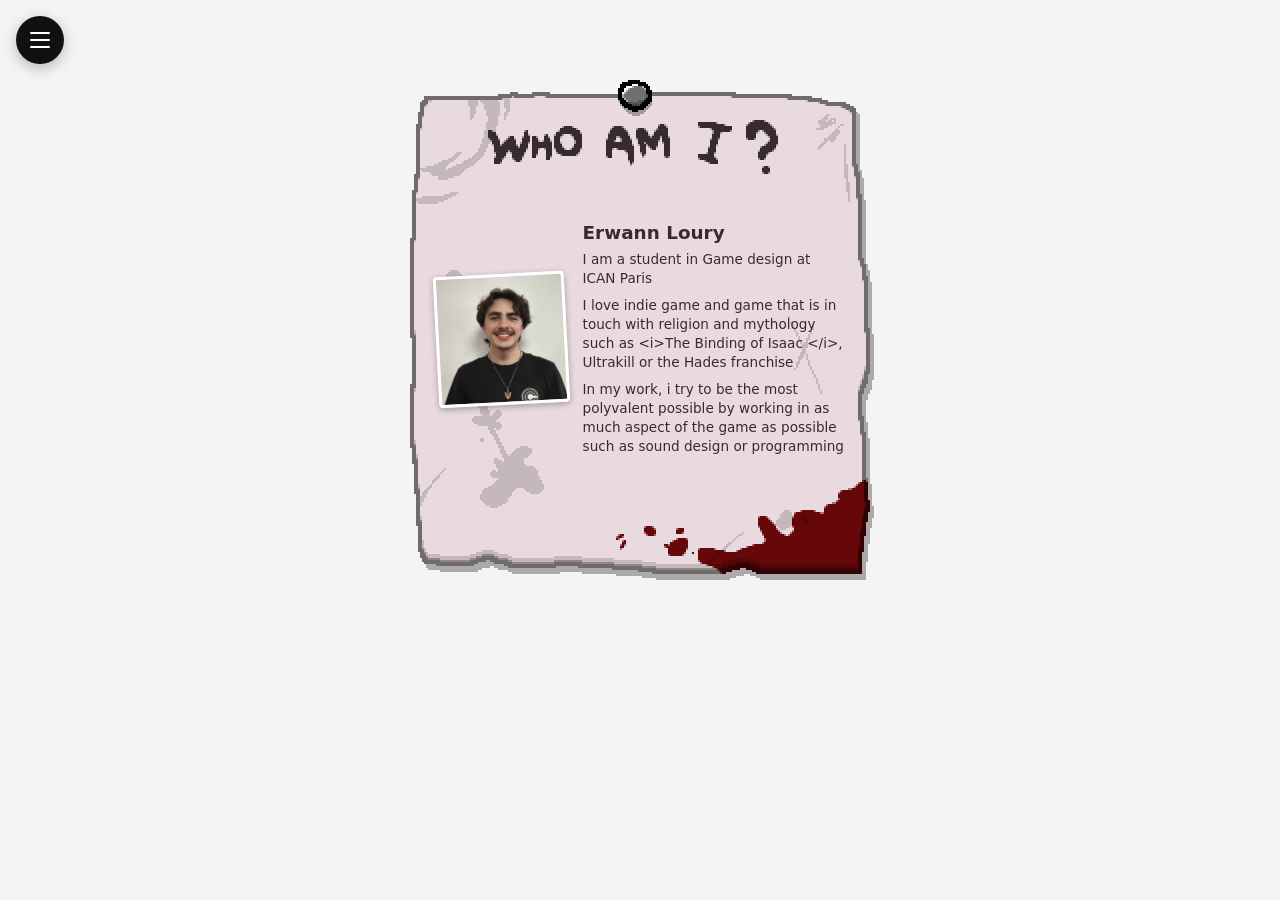
==== index.html @ b20b9620 "Update index.html" ====
<!DOCTYPE html>
<html lang="fr">
<head>
  <meta charset="UTF-8">
  <meta name="viewport" content="width=device-width, initial-scale=1">
  <title>Mon portfolio</title>
  <link rel="stylesheet" href="style.css">
</head>
<body>
  <nav class="pill" id="pill">
    <button class="pill-toggle" id="pillToggle" aria-label="Ouvrir le menu" aria-expanded="false">
      <span></span>
      <span></span>
      <span></span>
    </button>
    <ul class="pill-links">
      <li><a href="index.html">About me</a></li>
      <li><a href="portfolio.html">Portfolio</a></li>
      <li><a href="contact.html">Contact</a></li>
      <li class="lang-switch">
        <button type="button" data-lang="fr">FR</button>
        <button type="button" data-lang="en">EN</button>
      </li>
    </ul>
  </nav>

  <div class="text-box image ">
    <img src="images/Isaac.png" alt="">

    <div class="note-content">
      <img class="note-photo" src="images/maphoto.jpg" alt="Ma photo">
      <div class="note-text">
        <h2>Erwann Loury</h2>
        <p data-en="I am a student in Game design at ICAN Paris">Je suis étudiant en Game design à l'ICAN Paris</p>
        <p data-en="I love indie game and game that is in touch with religion and mythology such as <i>The Binding of Isaac </i>, Ultrakill or the Hades franchise">J'adore les jeux indé et les jeux qui touchent à la religion ou à la mytholgie comme <i>The Binding of Isaac</i>,<i>Ultrakill</i> ou la franchise <i>Hades</i></p>
        <p data-en="In my work, i try to be the most polyvalent possible by working in as much aspect of the game as possible such as sound design or programming"> Dans mes travaux, j'essaie d'être le plus polyvalent possible en bossant sur le plus d'aspect possible du jeu tels le sound design ou la programmation </p>
      </div>
    </div>

  </div>

  <script src="script.js"></script>
</body>
</html>
---- style.css ----
* { box-sizing: border-box; }

:root {
  --text-header: clamp(2.2rem, 6vw, 3.5rem);  /* gros texte : l'entête */
  --text-section: clamp(1.3rem, 3vw, 1.8rem); /* texte moyen : les parties */
  --text-body: 1rem;                          /* petit texte : le reste */
}

body { font-size: var(--text-body); }

h1 { font-size: var(--text-header); }
h2 { font-size: var(--text-section); }
p, li, a { font-size: var(--text-body); }

h1 {
  display: block;
  margin: 0 0 1rem;
  font-size: var(--text-header);
  text-align: center;
  transition: transform 0.3s ease;
}
h1:hover { transform: scale(1.06); }

body {
  margin: 0;
  padding-top: 5rem; 
  font-family: system-ui, -apple-system, "Segoe UI", sans-serif;
  line-height: 1.6;
  background: #f4f4f4;
  color: #111;
}

.pill {
  position: fixed;
  top: 1rem;
  left: 1rem;
  z-index: 1000;
  display: flex;
  flex-direction: column;
  width: 48px;
  background: #111;
  border-radius: 24px;
  overflow: hidden;
  box-shadow: 0 4px 14px rgba(0, 0, 0, 0.25);
  transition: width 0.3s ease;
}

.pill.open { width: 190px; }

.pill-toggle {
  flex-shrink: 0;
  align-self: flex-start;
  width: 48px;
  height: 48px;
  background: none;
  border: none;
  cursor: pointer;
  display: flex;
  flex-direction: column;
  justify-content: center;
  align-items: center;
  gap: 5px;
}

.pill-toggle span {
  width: 20px;
  height: 2px;
  background: #fff;
  border-radius: 2px;
  transition: transform 0.3s ease, opacity 0.3s ease;
}

.pill.open .pill-toggle span:nth-child(1) { transform: translateY(7px) rotate(45deg); }
.pill.open .pill-toggle span:nth-child(2) { opacity: 0; }
.pill.open .pill-toggle span:nth-child(3) { transform: translateY(-7px) rotate(-45deg); }

.pill-links {
  list-style: none;
  margin: 0;
  padding: 0;
  max-height: 0;
  opacity: 0;
  overflow: hidden;
  transition: max-height 0.4s ease, opacity 0.3s ease, padding 0.4s ease;
}

.pill.open .pill-links {
  max-height: 400px;
  opacity: 1;
  padding-bottom: 0.6rem;
}

.pill-links a {
  display: block;
  margin: 0 0.5rem;
  padding: 0.6rem 1rem;
  color: #fff;
  text-decoration: none;
  white-space: nowrap;
  border-radius: 999px;
}

.pill-links a:hover { background: rgba(255, 255, 255, 0.15); }


.page {
  max-width: 1100px;
  margin: 0 auto;
  padding: 0 1rem 3rem;
}


.projects {
  display: flex;
  flex-direction: column;
  gap: 1.5rem;
}

.project-card {
  display: flex;
  flex-direction: row;
  width: 100%;
  background: rgba(255, 255, 255, 0.7);
  backdrop-filter: blur(8px);         
  -webkit-backdrop-filter: blur(8px);
  border-radius: 16px;
  overflow: hidden;
  box-shadow: 0 4px 14px rgba(0, 0, 0, 0.1);
  transition: transform 0.2s ease, box-shadow 0.2s ease;
}

.project-card.reverse { flex-direction: row-reverse; }

@media (max-width: 700px) {
  .project-card.reverse { flex-direction: column; }
}

.project-card:hover {
  transform: translateY(-4px);
  box-shadow: 0 8px 20px rgba(0, 0, 0, 0.15);
}

.project-card img {
  display: block;
  width: 40%;
  min-height: 220px;
  object-fit: cover;
  background: #ddd;
}

.project-body {
  display: flex;
  flex-direction: column;
  justify-content: center;
  flex: 1;
  gap: 0.8rem;
  padding: 1.5rem 2rem;
}



@media (max-width: 700px) {
  .project-card { flex-direction: column; }

  .project-card img {
    width: 100%;
    min-height: 0;
    aspect-ratio: 16 / 10;
  }

  .project-body { padding: 1.2rem; }
}

.project-body h2 {margin: 0;}

.project-body p {
  flex: 1;
  margin: 0;
  color: #555;
}

.project-link {
  align-self: flex-start;
  padding: 0.5rem 1.1rem;
  background: #111;
  color: #fff;
  text-decoration: none;
  font-size: var(--text-body);
  border-radius: 999px;
}

.project-link:hover { background: #333; }

.tags {
  list-style: none;
  margin: 0;
  padding: 0;
  display: flex;
  flex-wrap: wrap;
  gap: 0.5rem;
}

.tags li {
  padding: 0.25rem 0.8rem;
  background: #eee;
  color: #333;
  font-size: 0.8rem;
  border-radius: 999px;
}

.text-box {
  width: fit-content; 
  max-width: 100%;    
  margin: 0 auto 1.5rem;
  padding: 1.5rem 2rem;
  background: #fff;
  border-radius: 16px;
  box-shadow: 0 4px 14px rgba(0, 0, 0, 0.1);
}

.text-box > :first-child { margin-top: 0; }
.text-box > :last-child { margin-bottom: 0; }

.text-box.dark {
  background: #111;
  color: #fff;
}

.text-box.outline {
  background: transparent;
  border: 2px solid #111;
  box-shadow: none;
}

.text-box.accent {
  border-left: 6px solid #111;
  border-radius: 8px;
}

.text-box.image {
  position: relative;
  isolation: isolate;
  width: min(100%, 472px);  
  height: auto;
  aspect-ratio: 236 / 251;
  margin: 0 auto 2rem;
  padding: 3rem 2rem 2rem;

  display: flex;
  flex-direction: column;
  justify-content: center;
  align-items: center;
  text-align: center;

  background: transparent;     
  box-shadow: none;
  border-radius: 0;
  backdrop-filter: none;
  -webkit-backdrop-filter: none;
  color: #3a2a2a;           
}

.text-box.image > img:first-child {
  position: absolute;
  inset: 0;
  z-index: -1;
  width: 100%;
  height: 100%;
  object-fit: contain;
  image-rendering: pixelated;
}

.text-box:not(.dark):not(.outline):not(.image) {
  background: rgba(255, 255, 255, 0.7);
  backdrop-filter: blur(8px);
  -webkit-backdrop-filter: blur(8px);
}

@media (max-width: 700px) {
  .text-box { padding: 1.2rem; }
}

.note-content {
  display: flex;
  align-items: center;
  gap: 1rem;
  width: 100%;
  min-width: 0;
  text-align: left;
}

.note-photo {
  flex: 0 0 auto;
  width: clamp(80px, 32%, 150px);  
  max-width: 100%;
  height: auto;
  aspect-ratio: 1 / 1;
  object-fit: cover;
  border: 3px solid #fff;
  border-radius: 4px;
  box-shadow: 0 2px 6px rgba(0, 0, 0, 0.3);
  transform: rotate(-3deg);
}

.note-text {
  flex: 1;
  min-width: 0;
}

.note-text h2 {
  margin: 0 0 0.4rem;
  font-size: 1.15rem; 
  line-height: 1.2;
}

.note-text p {
  margin: 0 0 0.5rem;
  font-size: 0.85rem;
  line-height: 1.4;
}

.note-text p:last-child { margin-bottom: 0; }

@media (max-width: 480px) {
  .text-box.image { padding: 2.2rem 1.2rem 1.5rem; }
  .note-text h2 { font-size: 1rem; }
  .note-text p { font-size: 0.78rem; }
}

:root { --scroll: 0; }

.fond {
  --voile: 0.35;  
  --zoom: 1.6;    
  --cadrage: center;  

  position: fixed;
  inset: 0;
  z-index: -1;
  overflow: hidden;
  background: #f4f4f4;
}

.fond img {
  position: absolute;
  top: 0;
  left: 0;
  width: 100%;
  height: 100%;
  object-fit: cover;
  object-position: var(--cadrage);
}

.fond::after {
  content: "";
  position: absolute;
  inset: 0;
  background: rgba(244, 244, 244, var(--voile));
}

.fond.defile img {
  height: calc(var(--zoom) * 100%);
  transform: translateY(calc(var(--scroll) * (1 - 1 / var(--zoom)) * -100%));
  will-change: transform;
}

.lang-switch {
  display: flex;
  gap: 0.4rem;
  margin: 0.4rem 0.5rem 0;
  padding: 0.7rem 0.5rem 0;
  border-top: 1px solid rgba(255, 255, 255, 0.2);
}

.lang-switch button {
  flex: 1;
  padding: 0.35rem 0;
  background: none;
  border: 1px solid rgba(255, 255, 255, 0.4);
  border-radius: 999px;
  color: #fff;
  font: inherit;
  font-size: 0.85rem;
  cursor: pointer;
}

.lang-switch button:hover { background: rgba(255, 255, 255, 0.15); }

.lang-switch button[aria-pressed="true"] {
  background: #fff;
  color: #111;
}
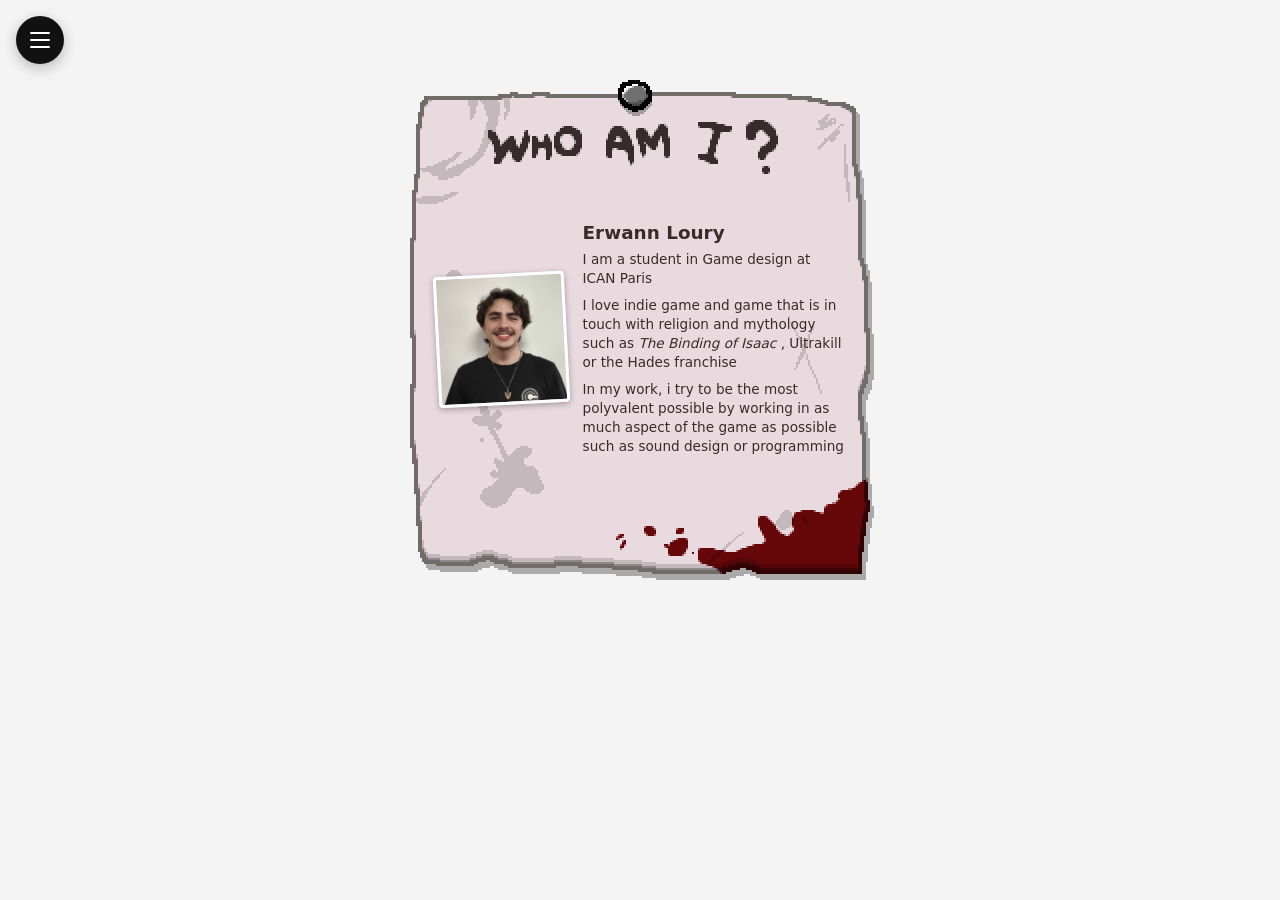
==== commit a93a905a: "a" ====
--- a/index.html
+++ b/index.html
@@ -32,7 +32,7 @@
       <div class="note-text">
         <h2>Erwann Loury</h2>
         <p data-en="I am a student in Game design at ICAN Paris">Je suis étudiant en Game design à l'ICAN Paris</p>
-        <p data-en="I love indie game and game that is in touch with religion and mythology such as <i>The Binding of Isaac </i>, Ultrakill or the Hades franchise">J'adore les jeux indé et les jeux qui touchent à la religion ou à la mytholgie comme <i>The Binding of Isaac</i>,<i>Ultrakill</i> ou la franchise <i>Hades</i></p>
+        <p data-en="I love indie game and game that is in touch with religion and mythology such as <em>The Binding of Isaac </em>, Ultrakill or the Hades franchise">J'adore les jeux indé et les jeux qui touchent à la religion ou à la mytholgie comme <em>The Binding of Isaac</em>, <em>Ultrakill</em> ou la franchise <iem>Hades</em></p>
         <p data-en="In my work, i try to be the most polyvalent possible by working in as much aspect of the game as possible such as sound design or programming"> Dans mes travaux, j'essaie d'être le plus polyvalent possible en bossant sur le plus d'aspect possible du jeu tels le sound design ou la programmation </p>
       </div>
     </div>
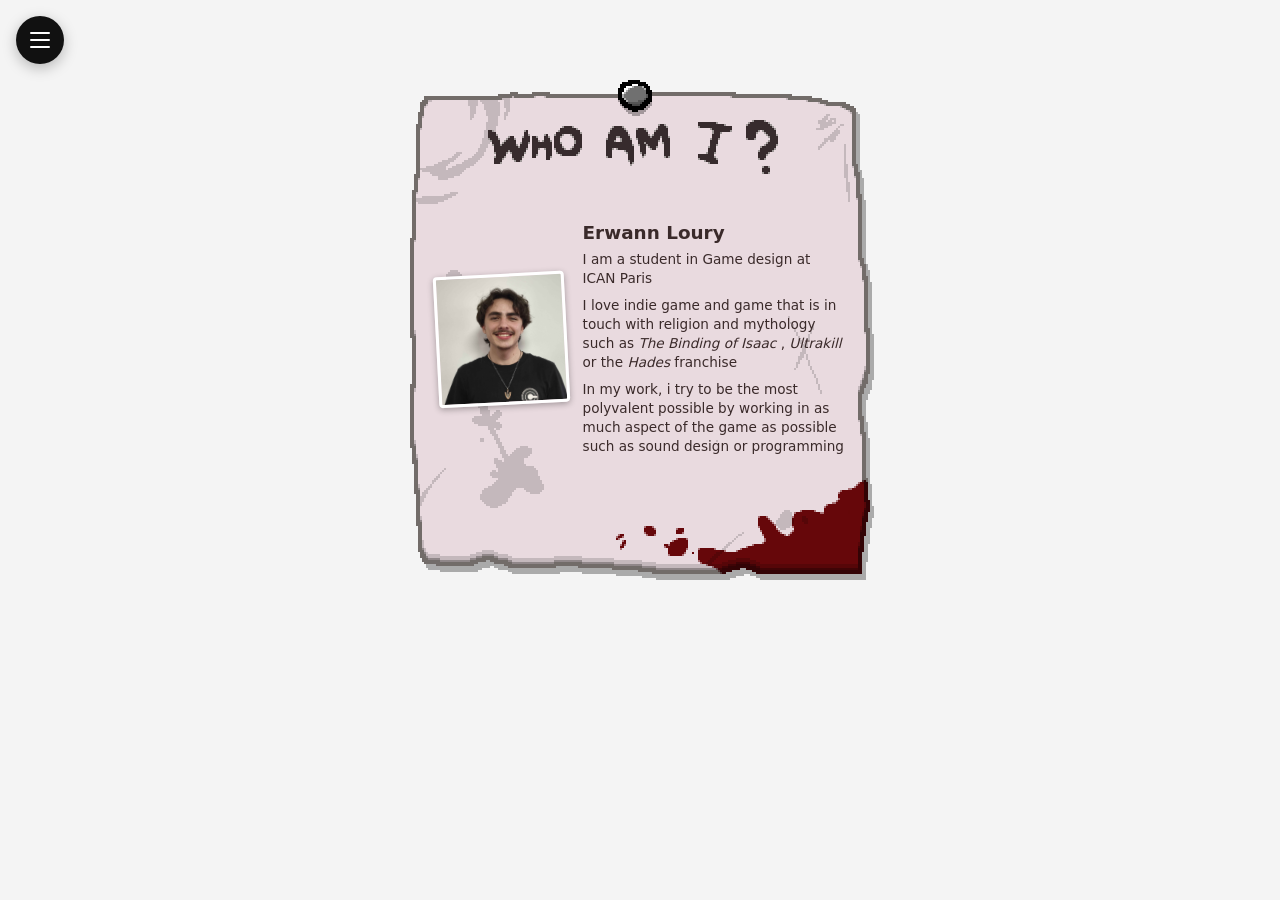
==== commit b4754186: "Update index.html" ====
--- a/index.html
+++ b/index.html
@@ -32,7 +32,7 @@
       <div class="note-text">
         <h2>Erwann Loury</h2>
         <p data-en="I am a student in Game design at ICAN Paris">Je suis étudiant en Game design à l'ICAN Paris</p>
-        <p data-en="I love indie game and game that is in touch with religion and mythology such as <em>The Binding of Isaac </em>, Ultrakill or the Hades franchise">J'adore les jeux indé et les jeux qui touchent à la religion ou à la mytholgie comme <em>The Binding of Isaac</em>, <em>Ultrakill</em> ou la franchise <iem>Hades</em></p>
+        <p data-en="I love indie game and game that is in touch with religion and mythology such as <em>The Binding of Isaac </em>, <em>Ultrakill</em> or the <em>Hades</em> franchise">J'adore les jeux indé et les jeux qui touchent à la religion ou à la mytholgie comme <em>The Binding of Isaac</em>, <em>Ultrakill</em> ou la franchise <em>Hades</em></p>
         <p data-en="In my work, i try to be the most polyvalent possible by working in as much aspect of the game as possible such as sound design or programming"> Dans mes travaux, j'essaie d'être le plus polyvalent possible en bossant sur le plus d'aspect possible du jeu tels le sound design ou la programmation </p>
       </div>
     </div>
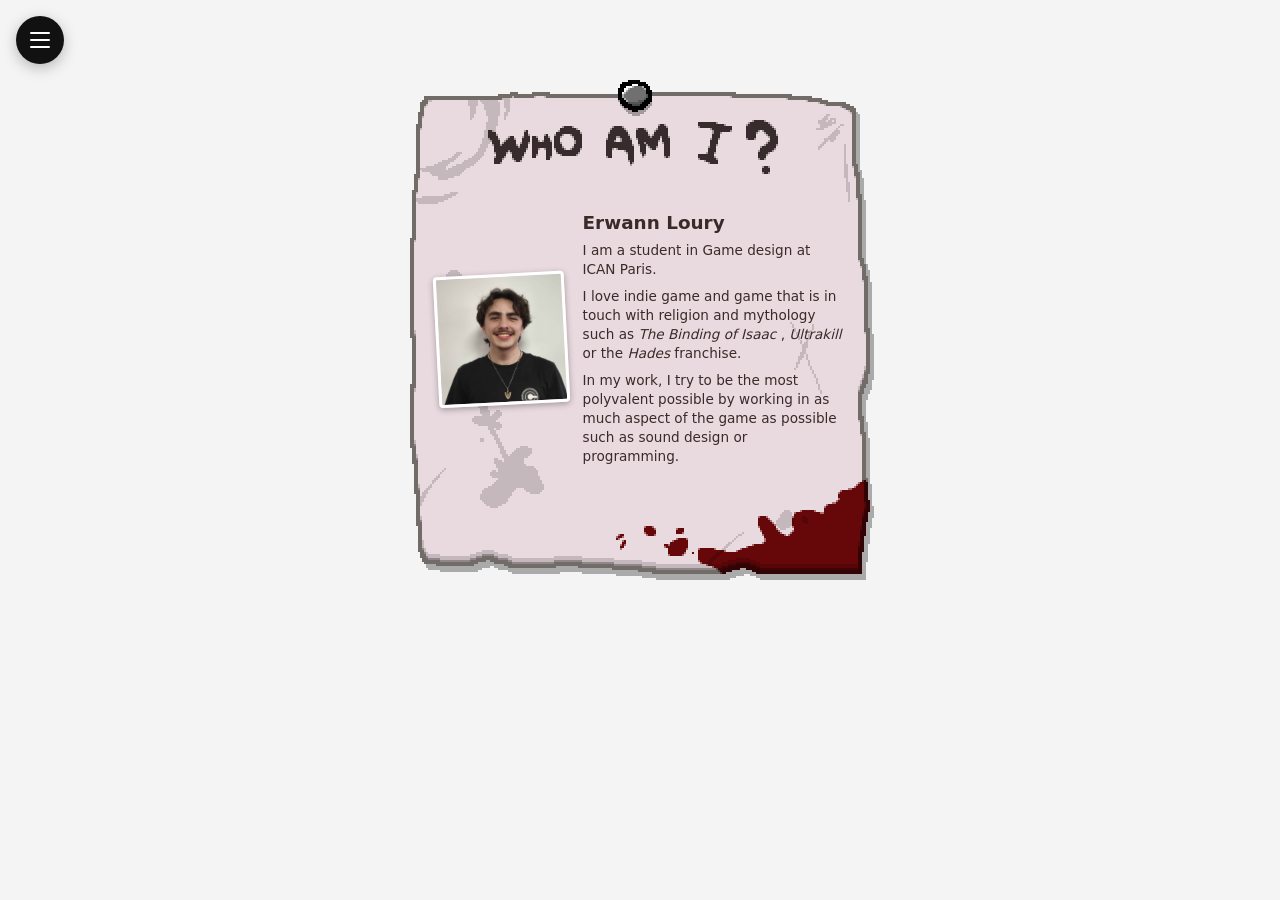
==== commit 6cf2729b: "a" ====
--- a/index.html
+++ b/index.html
@@ -31,9 +31,9 @@
       <img class="note-photo" src="images/maphoto.jpg" alt="Ma photo">
       <div class="note-text">
         <h2>Erwann Loury</h2>
-        <p data-en="I am a student in Game design at ICAN Paris">Je suis étudiant en Game design à l'ICAN Paris</p>
-        <p data-en="I love indie game and game that is in touch with religion and mythology such as <em>The Binding of Isaac </em>, <em>Ultrakill</em> or the <em>Hades</em> franchise">J'adore les jeux indé et les jeux qui touchent à la religion ou à la mytholgie comme <em>The Binding of Isaac</em>, <em>Ultrakill</em> ou la franchise <em>Hades</em></p>
-        <p data-en="In my work, i try to be the most polyvalent possible by working in as much aspect of the game as possible such as sound design or programming"> Dans mes travaux, j'essaie d'être le plus polyvalent possible en bossant sur le plus d'aspect possible du jeu tels le sound design ou la programmation </p>
+        <p data-en="I am a student in Game design at ICAN Paris.">Je suis étudiant en Game design à l'ICAN Paris.</p>
+        <p data-en="I love indie game and game that is in touch with religion and mythology such as <em>The Binding of Isaac </em>, <em>Ultrakill</em> or the <em>Hades</em> franchise.">J'adore les jeux indé et les jeux qui touchent à la religion ou à la mytholgie comme <em>The Binding of Isaac</em>, <em>Ultrakill</em> ou la franchise <em>Hades</em>.</p>
+        <p data-en="In my work, I try to be the most polyvalent possible by working in as much aspect of the game as possible such as sound design or programming."> Dans mes travaux, j'essaie d'être le plus polyvalent possible en bossant sur le plus d'aspect possible du jeu tels le sound design ou la programmation. </p>
       </div>
     </div>
 
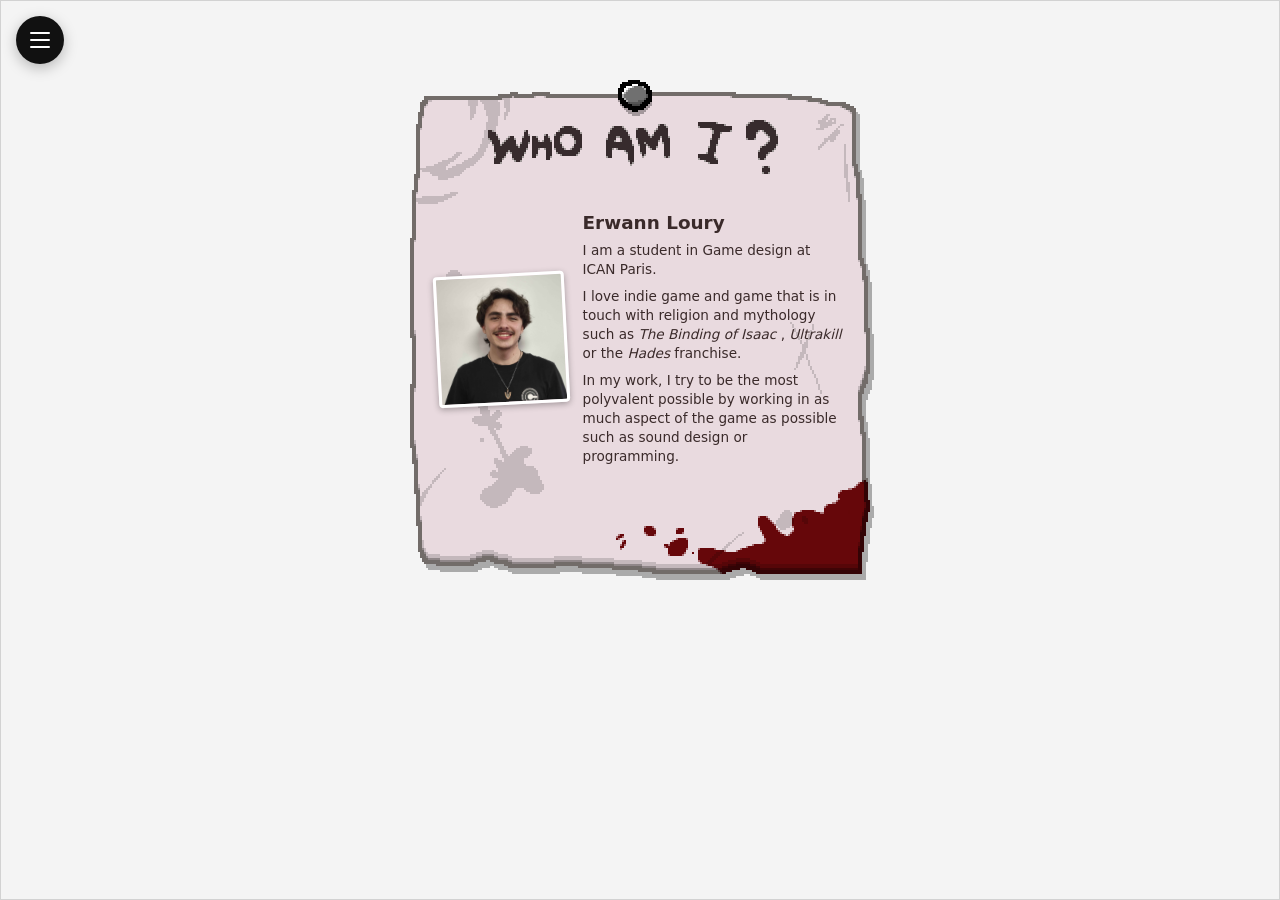
==== commit 9ca14c83: "a" ====
--- a/index.html
+++ b/index.html
@@ -7,6 +7,9 @@
   <link rel="stylesheet" href="style.css">
 </head>
 <body>
+  <div class="fond" aria-hidden="true">
+    <img href="images/gachiakuta.webp" alt="">
+  </div>
   <nav class="pill" id="pill">
     <button class="pill-toggle" id="pillToggle" aria-label="Ouvrir le menu" aria-expanded="false">
       <span></span>
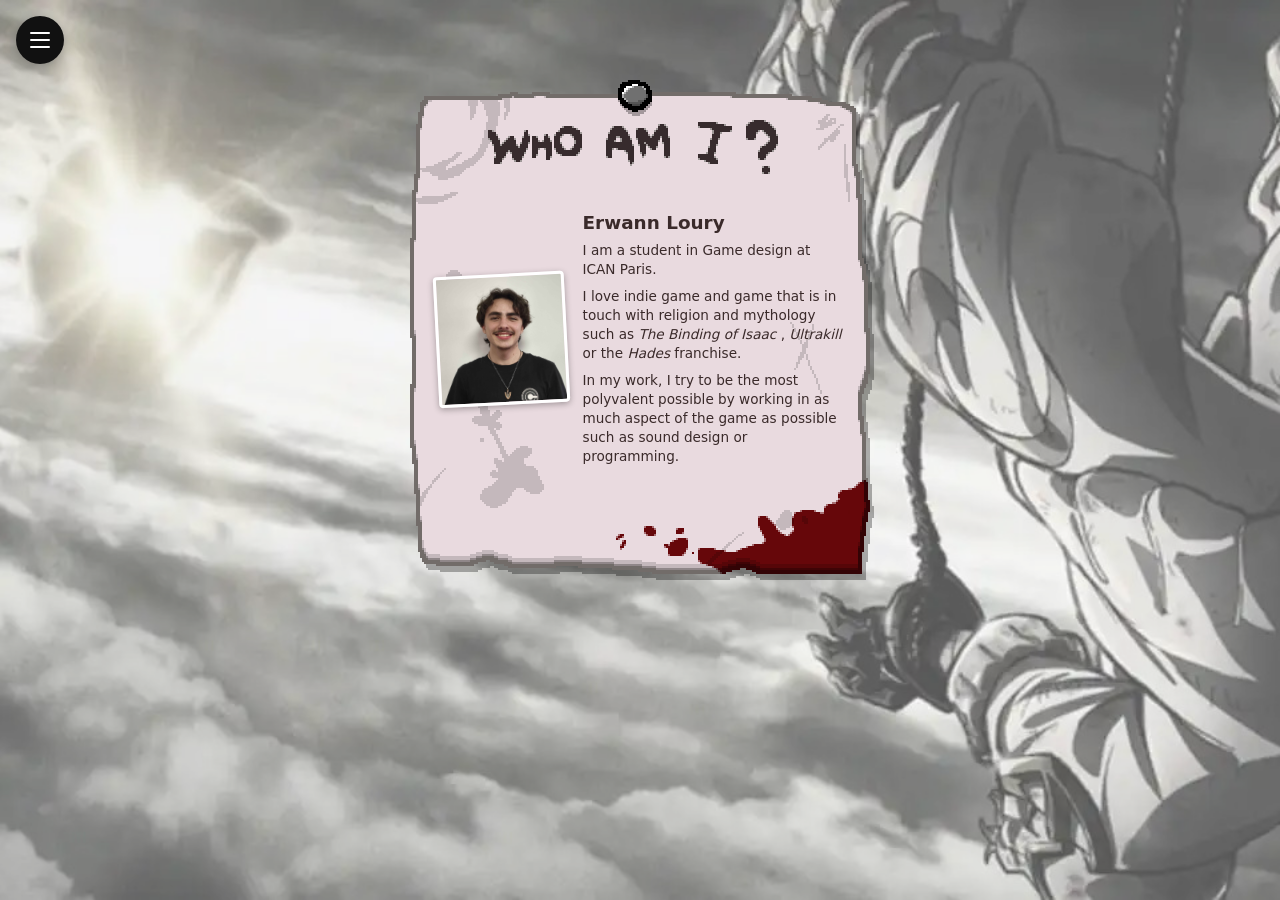
==== commit 44213e7e: "Update index.html" ====
--- a/index.html
+++ b/index.html
@@ -8,7 +8,7 @@
 </head>
 <body>
   <div class="fond" aria-hidden="true">
-    <img href="images/gachiakuta.webp" alt="">
+    <img src="images/gachiakuta.jpg" alt="">
   </div>
   <nav class="pill" id="pill">
     <button class="pill-toggle" id="pillToggle" aria-label="Ouvrir le menu" aria-expanded="false">
